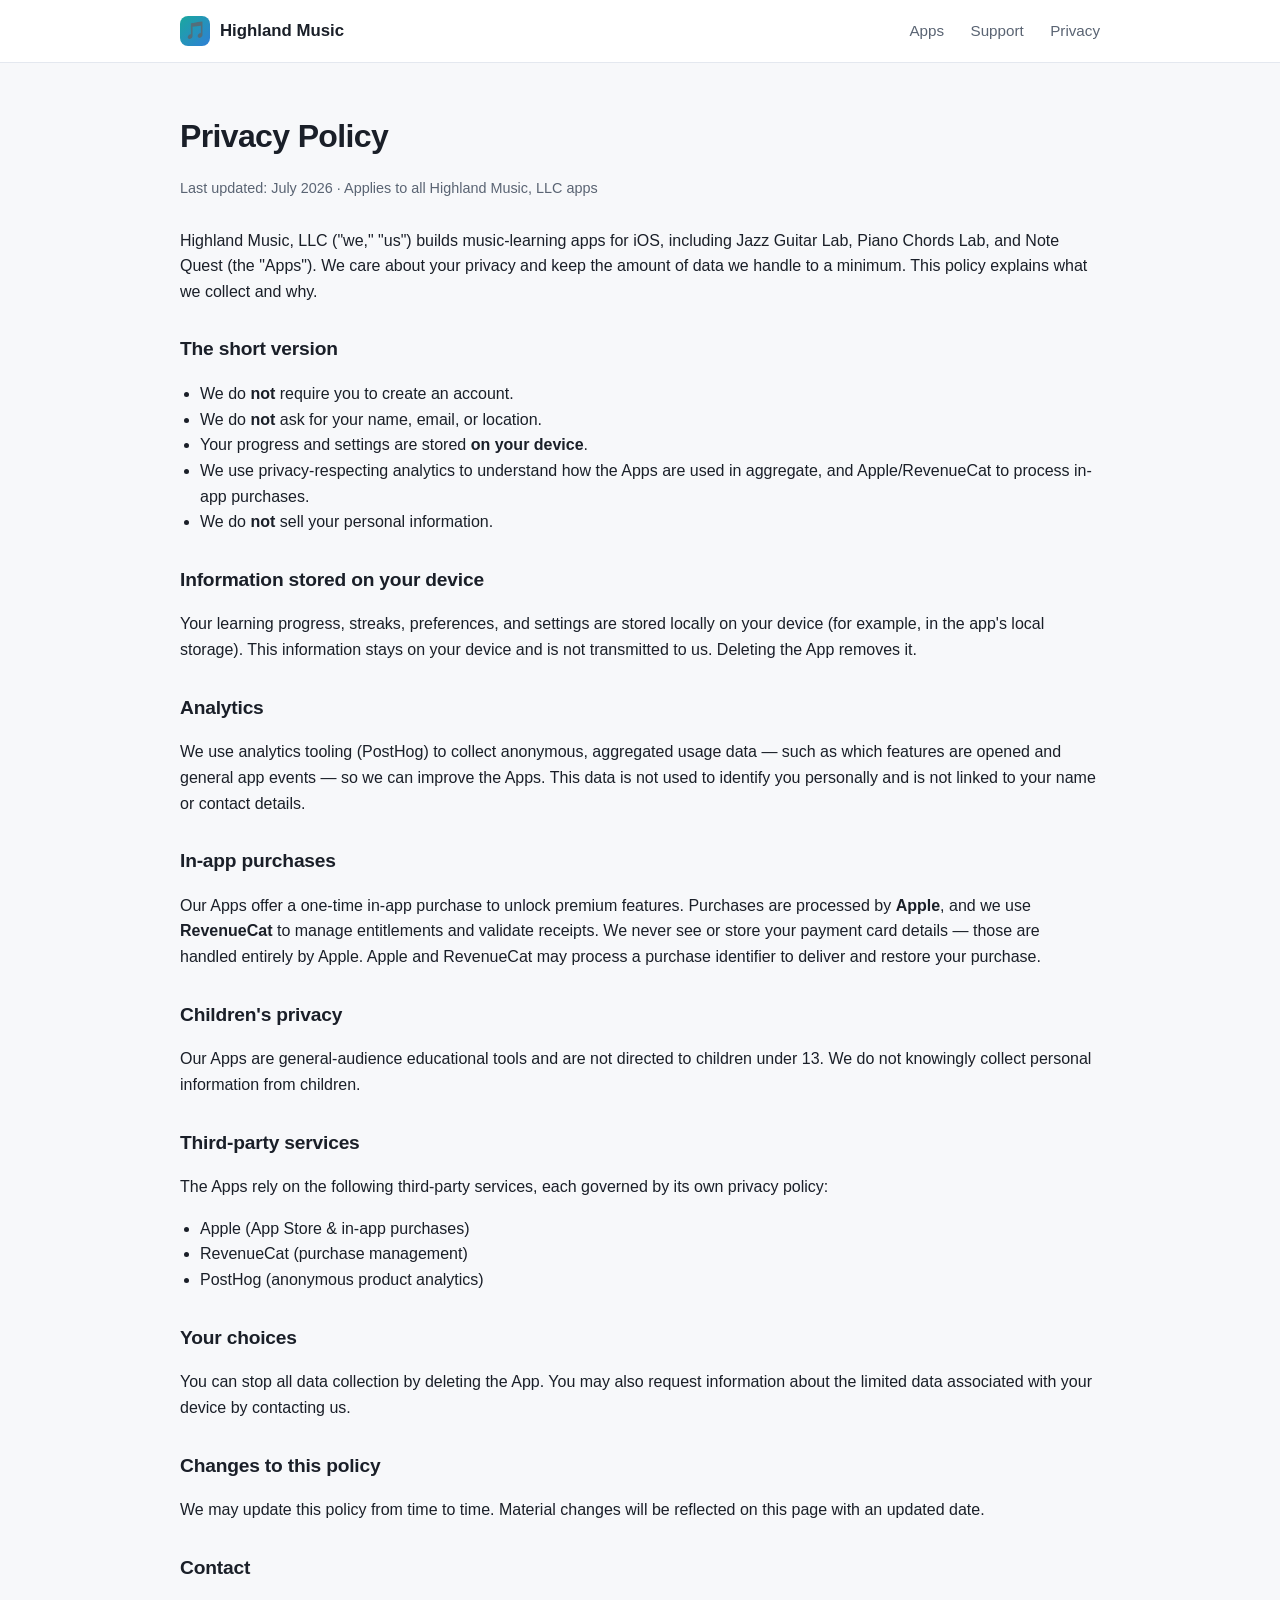
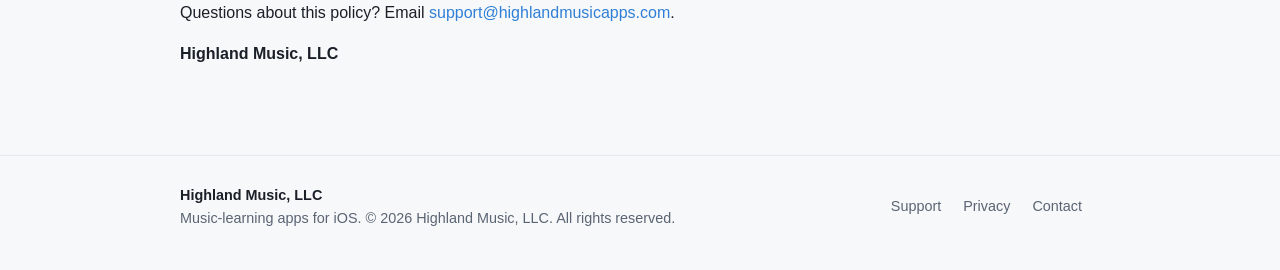
==== privacy.html @ 04af5fa7 "Highland Music, LLC site: home, support, privacy + custom domain" ====
<!doctype html>
<html lang="en">
<head>
  <meta charset="utf-8">
  <meta name="viewport" content="width=device-width, initial-scale=1">
  <title>Privacy Policy — Highland Music, LLC</title>
  <meta name="description" content="Privacy policy for Highland Music, LLC apps: Jazz Guitar Lab, Piano Chords Lab, and Note Quest.">
  <link rel="icon" href="data:image/svg+xml,%3Csvg xmlns='http://www.w3.org/2000/svg' viewBox='0 0 100 100'%3E%3Ctext y='.9em' font-size='90'%3E%F0%9F%8E%B5%3C/text%3E%3C/svg%3E">
  <link rel="stylesheet" href="styles.css">
</head>
<body>
  <header class="site-header">
    <div class="wrap">
      <a class="brand" href="/"><span class="mark">🎵</span> Highland Music</a>
      <nav class="nav">
        <a href="index.html#apps">Apps</a>
        <a href="support.html">Support</a>
        <a href="privacy.html">Privacy</a>
      </nav>
    </div>
  </header>

  <main class="wrap">
    <article class="page">
      <h1>Privacy Policy</h1>
      <p class="updated">Last updated: <span id="date">July 2026</span> · Applies to all Highland Music, LLC apps</p>

      <p>Highland Music, LLC ("we," "us") builds music-learning apps for iOS, including Jazz Guitar Lab, Piano Chords Lab, and Note Quest (the "Apps"). We care about your privacy and keep the amount of data we handle to a minimum. This policy explains what we collect and why.</p>

      <h2>The short version</h2>
      <ul>
        <li>We do <strong>not</strong> require you to create an account.</li>
        <li>We do <strong>not</strong> ask for your name, email, or location.</li>
        <li>Your progress and settings are stored <strong>on your device</strong>.</li>
        <li>We use privacy-respecting analytics to understand how the Apps are used in aggregate, and Apple/RevenueCat to process in-app purchases.</li>
        <li>We do <strong>not</strong> sell your personal information.</li>
      </ul>

      <h2>Information stored on your device</h2>
      <p>Your learning progress, streaks, preferences, and settings are stored locally on your device (for example, in the app's local storage). This information stays on your device and is not transmitted to us. Deleting the App removes it.</p>

      <h2>Analytics</h2>
      <p>We use analytics tooling (PostHog) to collect anonymous, aggregated usage data — such as which features are opened and general app events — so we can improve the Apps. This data is not used to identify you personally and is not linked to your name or contact details.</p>

      <h2>In-app purchases</h2>
      <p>Our Apps offer a one-time in-app purchase to unlock premium features. Purchases are processed by <strong>Apple</strong>, and we use <strong>RevenueCat</strong> to manage entitlements and validate receipts. We never see or store your payment card details — those are handled entirely by Apple. Apple and RevenueCat may process a purchase identifier to deliver and restore your purchase.</p>

      <h2>Children's privacy</h2>
      <p>Our Apps are general-audience educational tools and are not directed to children under 13. We do not knowingly collect personal information from children.</p>

      <h2>Third-party services</h2>
      <p>The Apps rely on the following third-party services, each governed by its own privacy policy:</p>
      <ul>
        <li>Apple (App Store &amp; in-app purchases)</li>
        <li>RevenueCat (purchase management)</li>
        <li>PostHog (anonymous product analytics)</li>
      </ul>

      <h2>Your choices</h2>
      <p>You can stop all data collection by deleting the App. You may also request information about the limited data associated with your device by contacting us.</p>

      <h2>Changes to this policy</h2>
      <p>We may update this policy from time to time. Material changes will be reflected on this page with an updated date.</p>

      <h2>Contact</h2>
      <p>Questions about this policy? Email <a href="mailto:support@highlandmusicapps.com">support@highlandmusicapps.com</a>.</p>
      <p><strong>Highland Music, LLC</strong></p>
    </article>
  </main>

  <footer class="site-footer">
    <div class="wrap">
      <div class="legal">
        <strong>Highland Music, LLC</strong><br>
        Music-learning apps for iOS. &copy; <span id="yr">2026</span> Highland Music, LLC. All rights reserved.
      </div>
      <nav>
        <a href="support.html">Support</a>
        <a href="privacy.html">Privacy</a>
        <a href="mailto:support@highlandmusicapps.com">Contact</a>
      </nav>
    </div>
  </footer>
  <script>document.getElementById('yr').textContent=new Date().getFullYear();</script>
</body>
</html>
---- styles.css ----
:root {
  --bg: #0f1115;
  --bg-soft: #161a21;
  --card: #1b2029;
  --border: #272d38;
  --fg: #e8ecf3;
  --fg-dim: #a4adbd;
  --accent: #4ecdc4;
  --accent-2: #74c0fc;
  --gold: #ffd43b;
  --max: 960px;
  --radius: 14px;
}

@media (prefers-color-scheme: light) {
  :root {
    --bg: #f7f8fa;
    --bg-soft: #ffffff;
    --card: #ffffff;
    --border: #e4e8ef;
    --fg: #1a1f28;
    --fg-dim: #5a6473;
    --accent: #1aa89e;
    --accent-2: #2f7fd6;
    --gold: #b98700;
  }
}

* { box-sizing: border-box; }

html { scroll-behavior: smooth; }

body {
  margin: 0;
  font-family: -apple-system, BlinkMacSystemFont, "Segoe UI", Roboto, Helvetica, Arial, sans-serif;
  background: var(--bg);
  color: var(--fg);
  line-height: 1.6;
  -webkit-font-smoothing: antialiased;
}

a { color: var(--accent-2); text-decoration: none; }
a:hover { text-decoration: underline; }

.wrap { max-width: var(--max); margin: 0 auto; padding: 0 20px; }

/* Header */
.site-header {
  border-bottom: 1px solid var(--border);
  background: var(--bg-soft);
  position: sticky;
  top: 0;
  z-index: 10;
  backdrop-filter: saturate(160%) blur(8px);
}
.site-header .wrap {
  display: flex;
  align-items: center;
  justify-content: space-between;
  height: 62px;
}
.brand {
  display: flex;
  align-items: center;
  gap: 10px;
  font-weight: 700;
  font-size: 1.05rem;
  color: var(--fg);
}
.brand:hover { text-decoration: none; }
.brand .mark {
  width: 30px; height: 30px;
  border-radius: 8px;
  background: linear-gradient(135deg, var(--accent), var(--accent-2));
  display: grid; place-items: center;
  font-size: 17px;
}
.nav a { color: var(--fg-dim); margin-left: 22px; font-size: 0.95rem; font-weight: 500; }
.nav a:hover { color: var(--fg); text-decoration: none; }

/* Hero */
.hero { padding: 72px 0 48px; text-align: center; }
.hero h1 {
  font-size: clamp(2rem, 5vw, 3rem);
  margin: 0 0 16px;
  letter-spacing: -0.02em;
  line-height: 1.1;
}
.hero p { font-size: 1.15rem; color: var(--fg-dim); max-width: 620px; margin: 0 auto; }
.eyebrow {
  text-transform: uppercase;
  letter-spacing: 0.14em;
  font-size: 0.78rem;
  font-weight: 600;
  color: var(--accent);
  margin-bottom: 14px;
}

/* Section */
section { padding: 40px 0; }
h2 { font-size: 1.5rem; letter-spacing: -0.01em; margin: 0 0 8px; }
.section-sub { color: var(--fg-dim); margin: 0 0 28px; }

/* App cards */
.apps { display: grid; grid-template-columns: repeat(auto-fit, minmax(260px, 1fr)); gap: 18px; }
.app-card {
  background: var(--card);
  border: 1px solid var(--border);
  border-radius: var(--radius);
  padding: 24px;
  display: flex;
  flex-direction: column;
  gap: 10px;
}
.app-card .icon {
  width: 52px; height: 52px;
  border-radius: 12px;
  display: grid; place-items: center;
  font-size: 26px;
  margin-bottom: 4px;
}
.app-card h3 { margin: 0; font-size: 1.15rem; }
.app-card p { margin: 0; color: var(--fg-dim); font-size: 0.95rem; flex: 1; }
.badge {
  align-self: flex-start;
  font-size: 0.72rem;
  font-weight: 600;
  text-transform: uppercase;
  letter-spacing: 0.06em;
  color: var(--fg-dim);
  border: 1px solid var(--border);
  border-radius: 999px;
  padding: 3px 10px;
}

/* Contact strip */
.contact {
  background: var(--bg-soft);
  border: 1px solid var(--border);
  border-radius: var(--radius);
  padding: 28px;
  text-align: center;
  margin: 8px 0 12px;
}
.contact a { font-weight: 600; }

/* Content pages */
.page { padding: 48px 0 24px; }
.page h1 { font-size: 2rem; margin: 0 0 6px; letter-spacing: -0.02em; }
.page .updated { color: var(--fg-dim); font-size: 0.9rem; margin-bottom: 28px; }
.page h2 { font-size: 1.2rem; margin: 30px 0 8px; }
.page p, .page li { color: var(--fg); }
.page ul { padding-left: 20px; }

/* Footer */
.site-footer {
  border-top: 1px solid var(--border);
  margin-top: 48px;
  padding: 28px 0 40px;
  color: var(--fg-dim);
  font-size: 0.9rem;
}
.site-footer .wrap { display: flex; flex-wrap: wrap; gap: 12px 24px; align-items: center; justify-content: space-between; }
.site-footer .legal { max-width: 520px; }
.site-footer .legal strong { color: var(--fg); }
.site-footer nav a { color: var(--fg-dim); margin-right: 18px; }
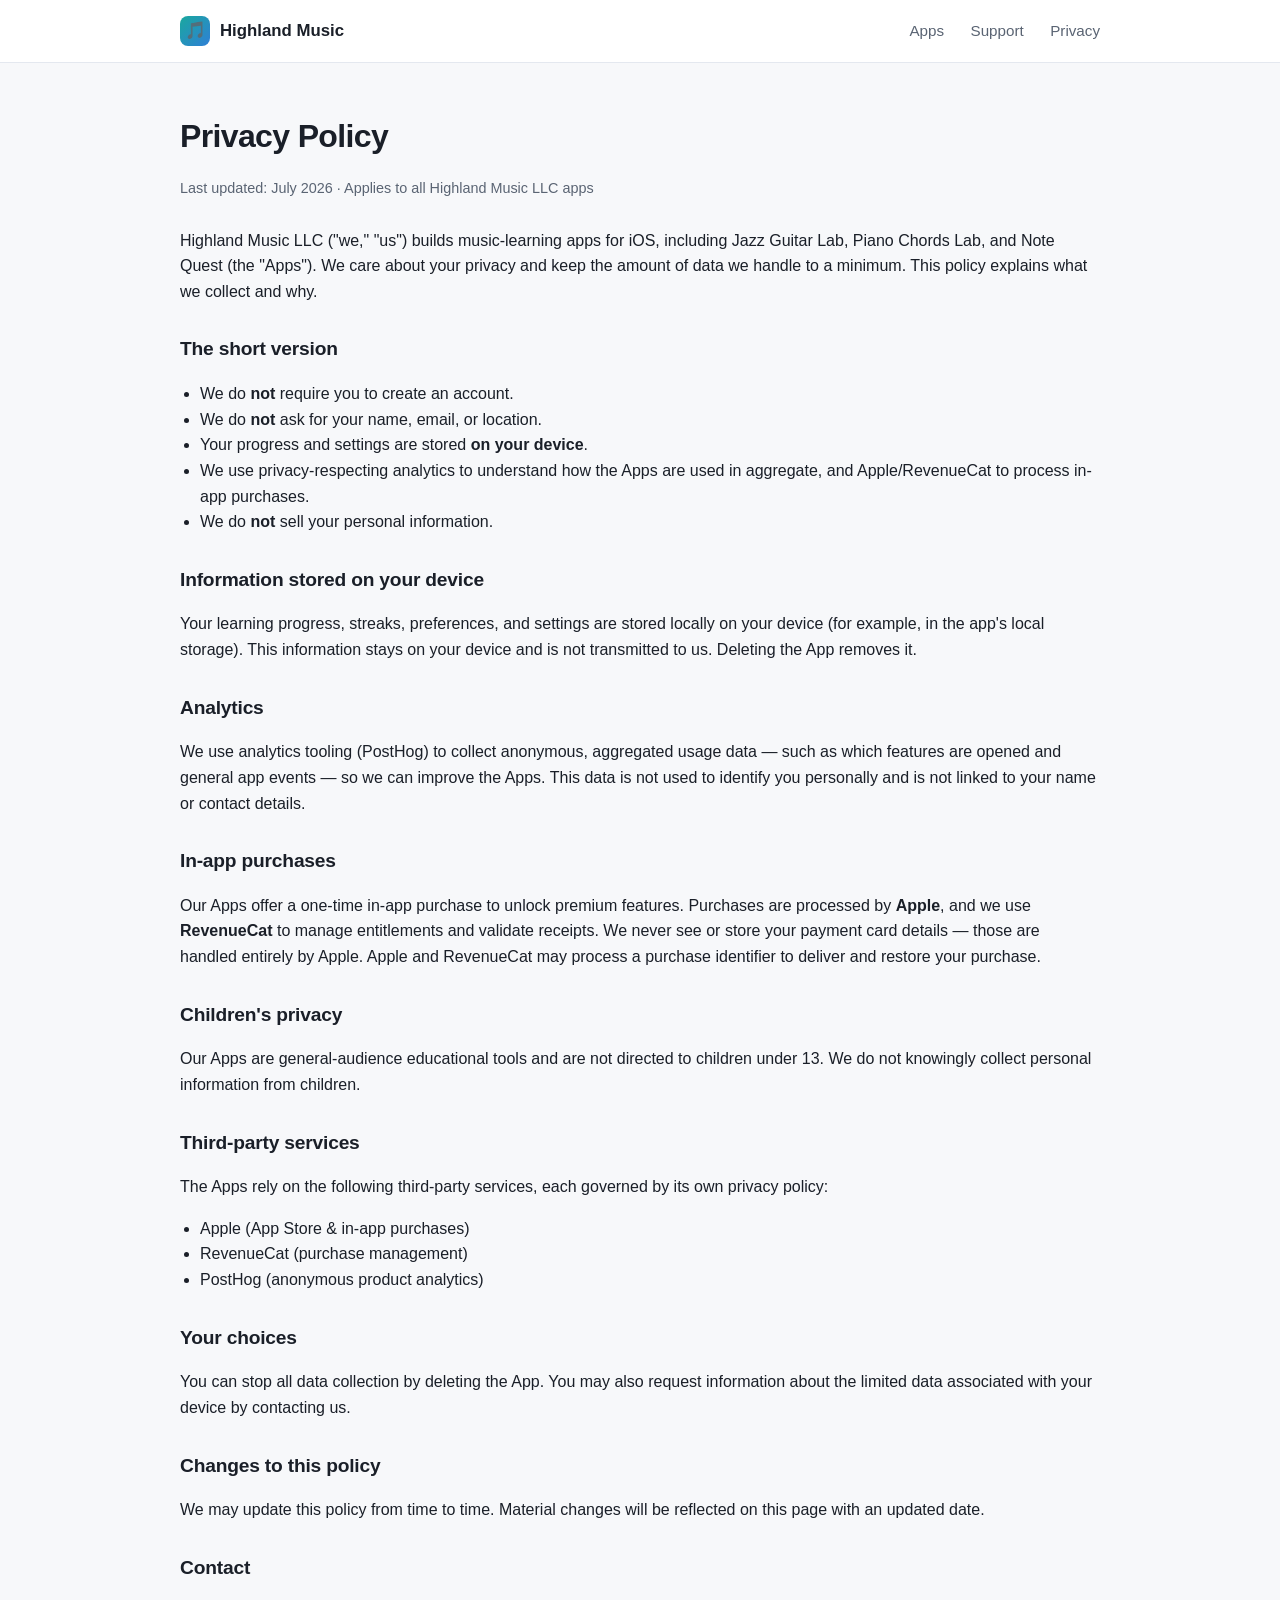
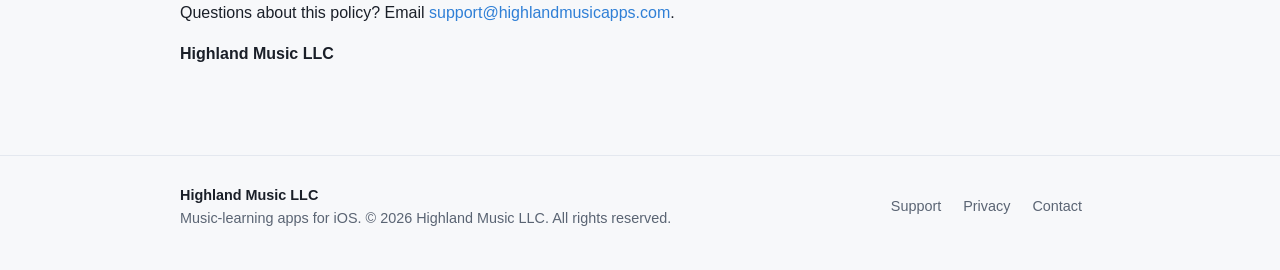
==== commit f023c976: "Use exact legal name "Highland Music LLC" (no comma) The Wisconsin Articles of Organization read "Hi" ====
--- a/privacy.html
+++ b/privacy.html
@@ -3,8 +3,8 @@
 <head>
   <meta charset="utf-8">
   <meta name="viewport" content="width=device-width, initial-scale=1">
-  <title>Privacy Policy — Highland Music, LLC</title>
-  <meta name="description" content="Privacy policy for Highland Music, LLC apps: Jazz Guitar Lab, Piano Chords Lab, and Note Quest.">
+  <title>Privacy Policy — Highland Music LLC</title>
+  <meta name="description" content="Privacy policy for Highland Music LLC apps: Jazz Guitar Lab, Piano Chords Lab, and Note Quest.">
   <link rel="icon" href="data:image/svg+xml,%3Csvg xmlns='http://www.w3.org/2000/svg' viewBox='0 0 100 100'%3E%3Ctext y='.9em' font-size='90'%3E%F0%9F%8E%B5%3C/text%3E%3C/svg%3E">
   <link rel="stylesheet" href="styles.css">
 </head>
@@ -23,9 +23,9 @@
   <main class="wrap">
     <article class="page">
       <h1>Privacy Policy</h1>
-      <p class="updated">Last updated: <span id="date">July 2026</span> · Applies to all Highland Music, LLC apps</p>
+      <p class="updated">Last updated: <span id="date">July 2026</span> · Applies to all Highland Music LLC apps</p>
 
-      <p>Highland Music, LLC ("we," "us") builds music-learning apps for iOS, including Jazz Guitar Lab, Piano Chords Lab, and Note Quest (the "Apps"). We care about your privacy and keep the amount of data we handle to a minimum. This policy explains what we collect and why.</p>
+      <p>Highland Music LLC ("we," "us") builds music-learning apps for iOS, including Jazz Guitar Lab, Piano Chords Lab, and Note Quest (the "Apps"). We care about your privacy and keep the amount of data we handle to a minimum. This policy explains what we collect and why.</p>
 
       <h2>The short version</h2>
       <ul>
@@ -64,15 +64,15 @@
 
       <h2>Contact</h2>
       <p>Questions about this policy? Email <a href="mailto:support@highlandmusicapps.com">support@highlandmusicapps.com</a>.</p>
-      <p><strong>Highland Music, LLC</strong></p>
+      <p><strong>Highland Music LLC</strong></p>
     </article>
   </main>
 
   <footer class="site-footer">
     <div class="wrap">
       <div class="legal">
-        <strong>Highland Music, LLC</strong><br>
-        Music-learning apps for iOS. &copy; <span id="yr">2026</span> Highland Music, LLC. All rights reserved.
+        <strong>Highland Music LLC</strong><br>
+        Music-learning apps for iOS. &copy; <span id="yr">2026</span> Highland Music LLC. All rights reserved.
       </div>
       <nav>
         <a href="support.html">Support</a>
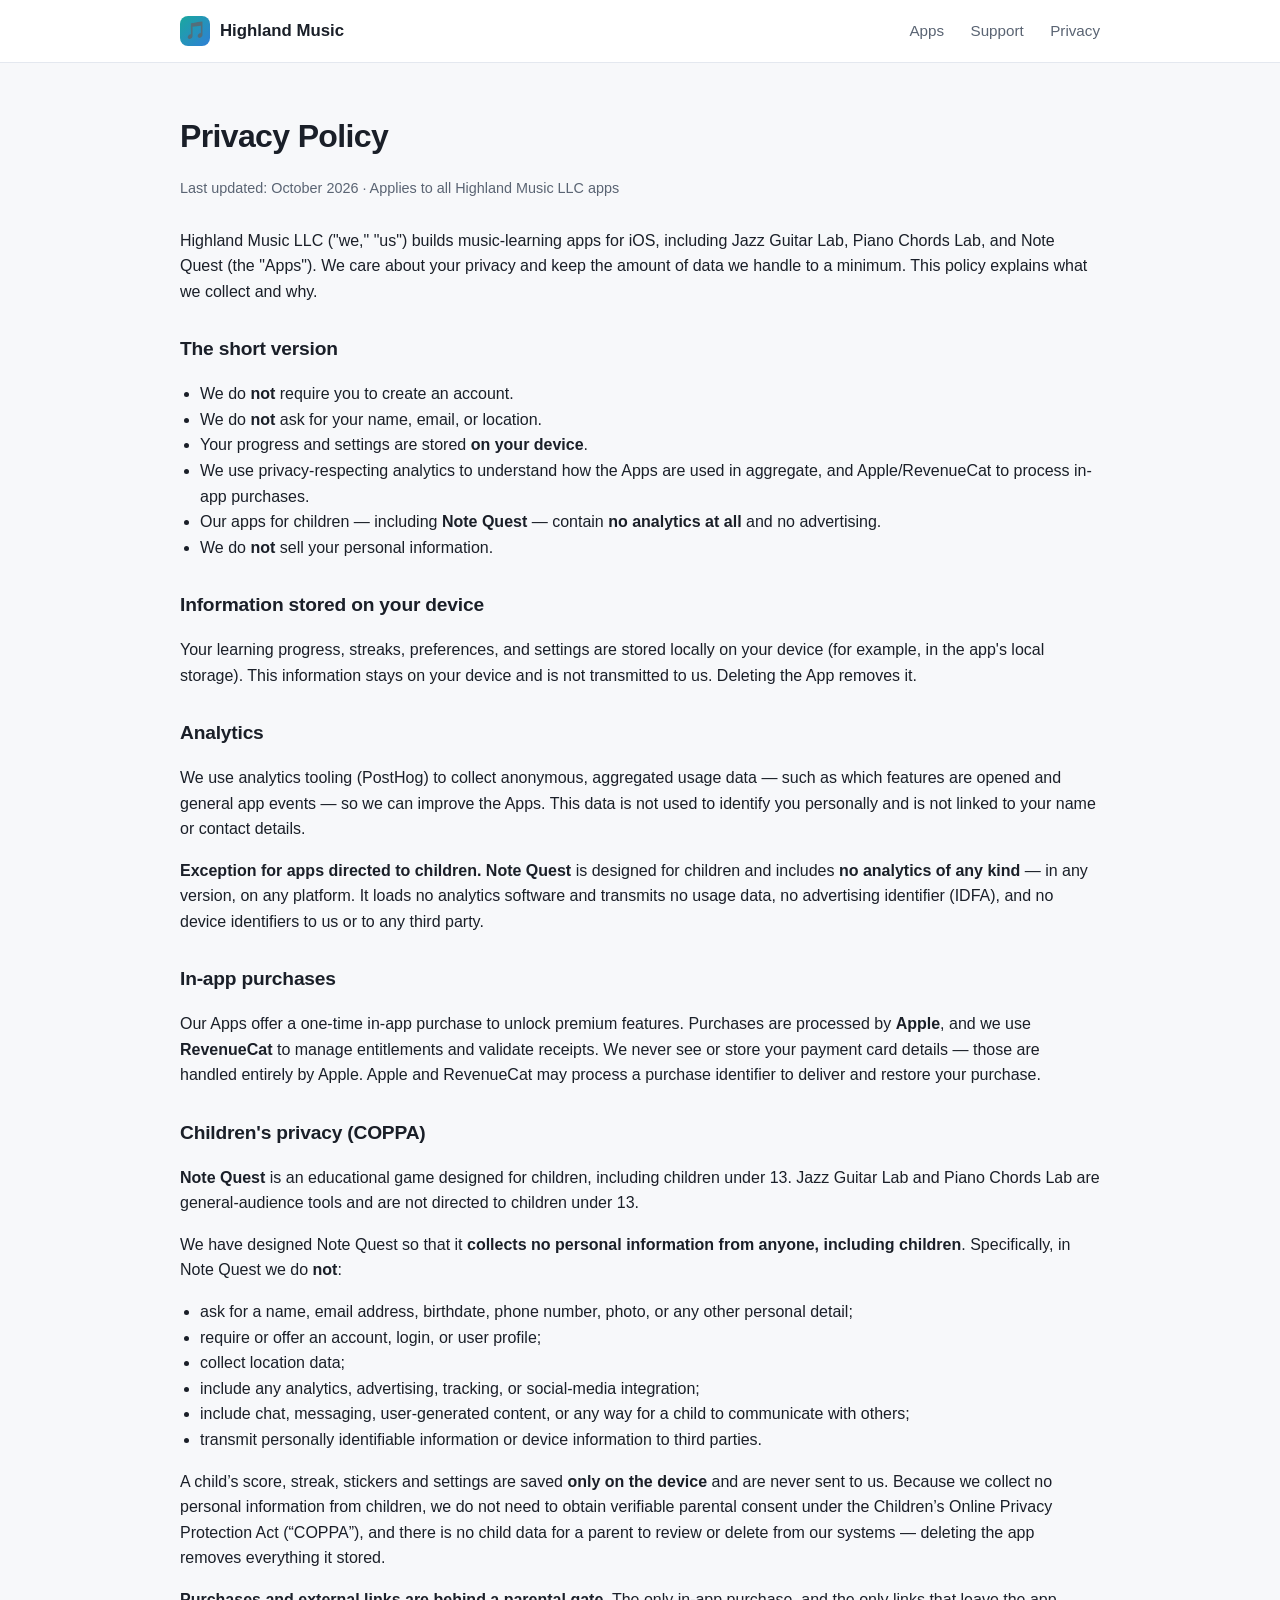
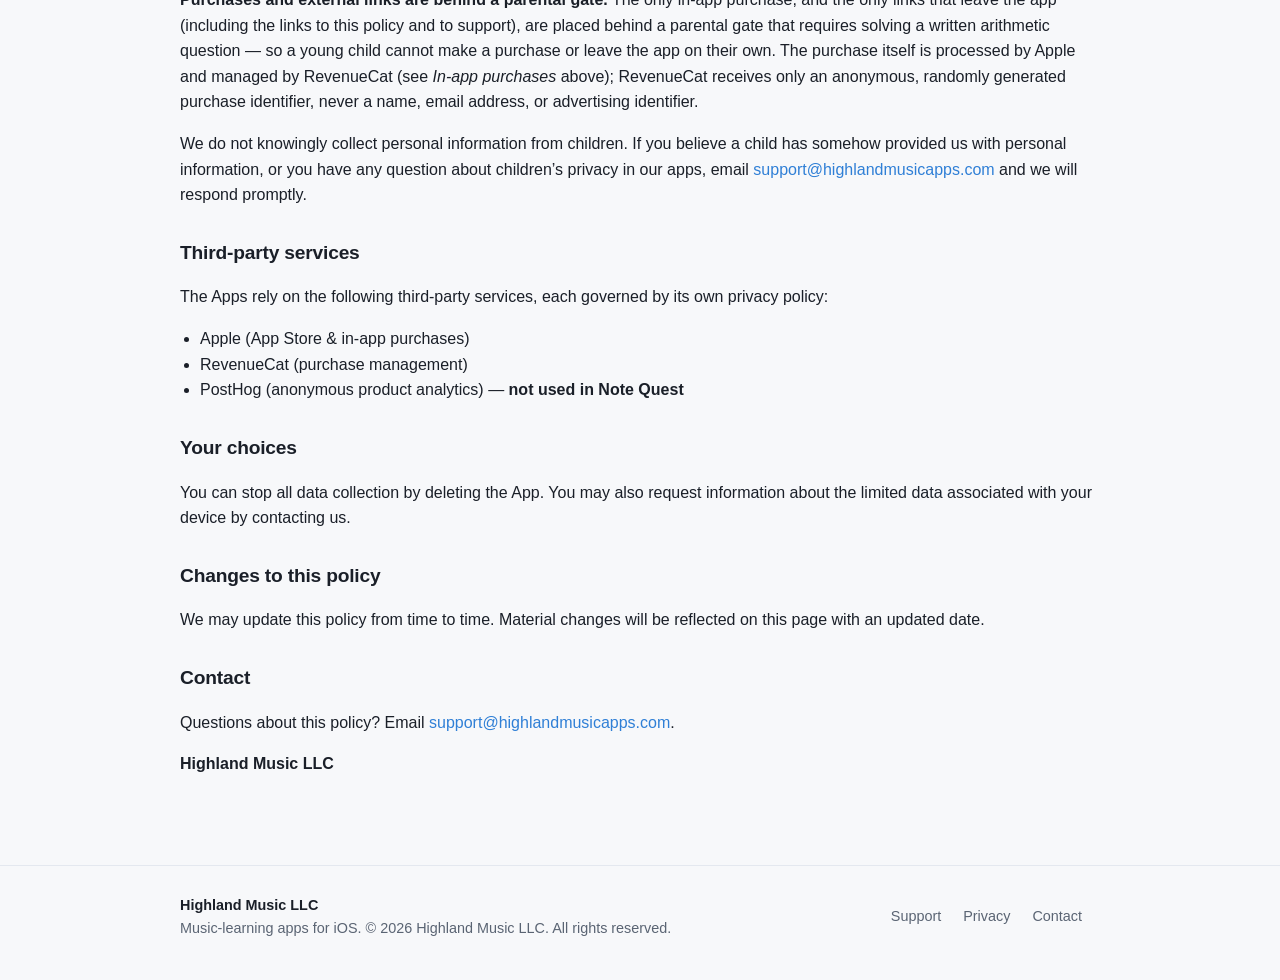
==== commit aed09836: "Rewrite the children's privacy section for Note Quest (COPPA) The policy said all the apps are "gene" ====
--- a/privacy.html
+++ b/privacy.html
@@ -23,7 +23,7 @@
   <main class="wrap">
     <article class="page">
       <h1>Privacy Policy</h1>
-      <p class="updated">Last updated: <span id="date">July 2026</span> · Applies to all Highland Music LLC apps</p>
+      <p class="updated">Last updated: <span id="date">October 2026</span> · Applies to all Highland Music LLC apps</p>
 
       <p>Highland Music LLC ("we," "us") builds music-learning apps for iOS, including Jazz Guitar Lab, Piano Chords Lab, and Note Quest (the "Apps"). We care about your privacy and keep the amount of data we handle to a minimum. This policy explains what we collect and why.</p>
 
@@ -33,6 +33,7 @@
         <li>We do <strong>not</strong> ask for your name, email, or location.</li>
         <li>Your progress and settings are stored <strong>on your device</strong>.</li>
         <li>We use privacy-respecting analytics to understand how the Apps are used in aggregate, and Apple/RevenueCat to process in-app purchases.</li>
+        <li>Our apps for children &mdash; including <strong>Note Quest</strong> &mdash; contain <strong>no analytics at all</strong> and no advertising.</li>
         <li>We do <strong>not</strong> sell your personal information.</li>
       </ul>
 
@@ -41,19 +42,32 @@
 
       <h2>Analytics</h2>
       <p>We use analytics tooling (PostHog) to collect anonymous, aggregated usage data — such as which features are opened and general app events — so we can improve the Apps. This data is not used to identify you personally and is not linked to your name or contact details.</p>
+      <p><strong>Exception for apps directed to children.</strong> <strong>Note Quest</strong> is designed for children and includes <strong>no analytics of any kind</strong> — in any version, on any platform. It loads no analytics software and transmits no usage data, no advertising identifier (IDFA), and no device identifiers to us or to any third party.</p>
 
       <h2>In-app purchases</h2>
       <p>Our Apps offer a one-time in-app purchase to unlock premium features. Purchases are processed by <strong>Apple</strong>, and we use <strong>RevenueCat</strong> to manage entitlements and validate receipts. We never see or store your payment card details — those are handled entirely by Apple. Apple and RevenueCat may process a purchase identifier to deliver and restore your purchase.</p>
 
-      <h2>Children's privacy</h2>
-      <p>Our Apps are general-audience educational tools and are not directed to children under 13. We do not knowingly collect personal information from children.</p>
+      <h2>Children's privacy (COPPA)</h2>
+      <p><strong>Note Quest</strong> is an educational game designed for children, including children under 13. Jazz Guitar Lab and Piano Chords Lab are general-audience tools and are not directed to children under 13.</p>
+      <p>We have designed Note Quest so that it <strong>collects no personal information from anyone, including children</strong>. Specifically, in Note Quest we do <strong>not</strong>:</p>
+      <ul>
+        <li>ask for a name, email address, birthdate, phone number, photo, or any other personal detail;</li>
+        <li>require or offer an account, login, or user profile;</li>
+        <li>collect location data;</li>
+        <li>include any analytics, advertising, tracking, or social-media integration;</li>
+        <li>include chat, messaging, user-generated content, or any way for a child to communicate with others;</li>
+        <li>transmit personally identifiable information or device information to third parties.</li>
+      </ul>
+      <p>A child&rsquo;s score, streak, stickers and settings are saved <strong>only on the device</strong> and are never sent to us. Because we collect no personal information from children, we do not need to obtain verifiable parental consent under the Children&rsquo;s Online Privacy Protection Act (&ldquo;COPPA&rdquo;), and there is no child data for a parent to review or delete from our systems &mdash; deleting the app removes everything it stored.</p>
+      <p><strong>Purchases and external links are behind a parental gate.</strong> The only in-app purchase, and the only links that leave the app (including the links to this policy and to support), are placed behind a parental gate that requires solving a written arithmetic question &mdash; so a young child cannot make a purchase or leave the app on their own. The purchase itself is processed by Apple and managed by RevenueCat (see <em>In-app purchases</em> above); RevenueCat receives only an anonymous, randomly generated purchase identifier, never a name, email address, or advertising identifier.</p>
+      <p>We do not knowingly collect personal information from children. If you believe a child has somehow provided us with personal information, or you have any question about children&rsquo;s privacy in our apps, email <a href="mailto:support@highlandmusicapps.com">support@highlandmusicapps.com</a> and we will respond promptly.</p>
 
       <h2>Third-party services</h2>
       <p>The Apps rely on the following third-party services, each governed by its own privacy policy:</p>
       <ul>
         <li>Apple (App Store &amp; in-app purchases)</li>
         <li>RevenueCat (purchase management)</li>
-        <li>PostHog (anonymous product analytics)</li>
+        <li>PostHog (anonymous product analytics) &mdash; <strong>not used in Note Quest</strong></li>
       </ul>
 
       <h2>Your choices</h2>
--- a/styles.css
+++ b/styles.css
@@ -121,6 +121,20 @@
 }
 .app-card h3 { margin: 0; font-size: 1.15rem; }
 .app-card p { margin: 0; color: var(--fg-dim); font-size: 0.95rem; flex: 1; }
+.badge-soon { color: var(--fg-dim); opacity: 0.85; }
+
+.app-link {
+  align-self: flex-start;
+  font-weight: 600;
+  font-size: 0.95rem;
+  color: var(--accent-2);
+  border: 1px solid var(--border);
+  border-radius: 999px;
+  padding: 8px 16px;
+  margin-top: 4px;
+}
+.app-link:hover { border-color: var(--accent-2); text-decoration: none; }
+
 .badge {
   align-self: flex-start;
   font-size: 0.72rem;
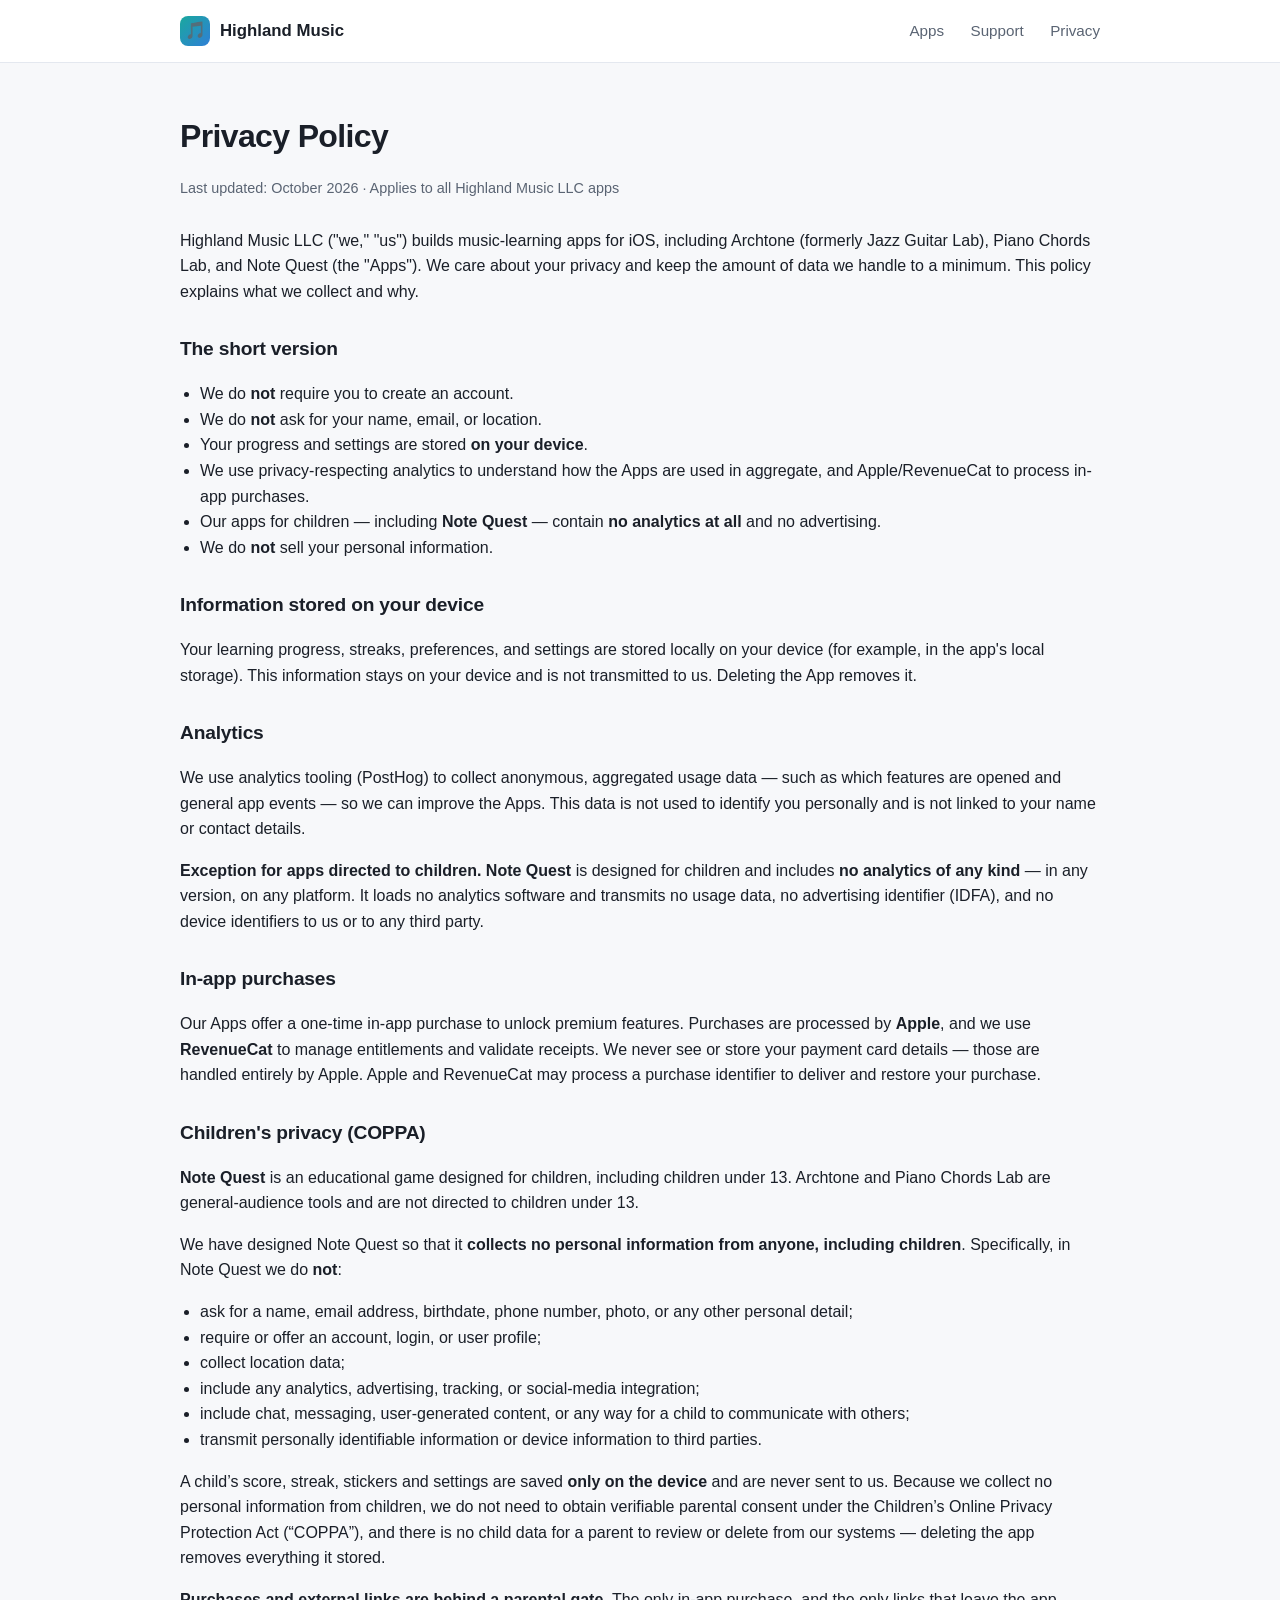
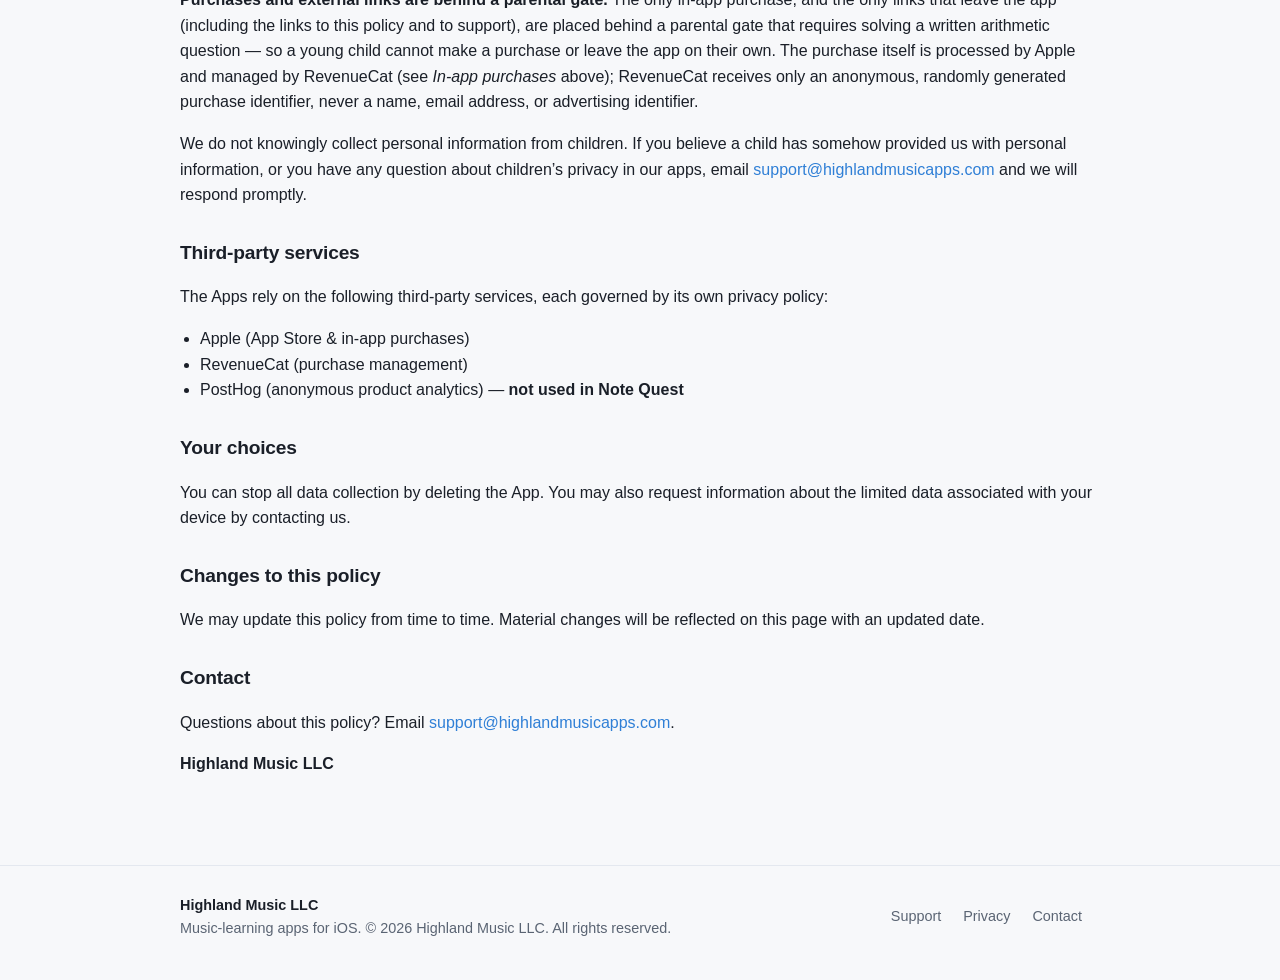
==== commit 22cb3d69: "Rename Jazz Guitar Lab to Archtone across the site The app was renamed in App Store version 2.0 (rel" ====
--- a/privacy.html
+++ b/privacy.html
@@ -4,7 +4,7 @@
   <meta charset="utf-8">
   <meta name="viewport" content="width=device-width, initial-scale=1">
   <title>Privacy Policy — Highland Music LLC</title>
-  <meta name="description" content="Privacy policy for Highland Music LLC apps: Jazz Guitar Lab, Piano Chords Lab, and Note Quest.">
+  <meta name="description" content="Privacy policy for Highland Music LLC apps: Archtone (formerly Jazz Guitar Lab), Piano Chords Lab, and Note Quest.">
   <link rel="icon" href="data:image/svg+xml,%3Csvg xmlns='http://www.w3.org/2000/svg' viewBox='0 0 100 100'%3E%3Ctext y='.9em' font-size='90'%3E%F0%9F%8E%B5%3C/text%3E%3C/svg%3E">
   <link rel="stylesheet" href="styles.css">
 </head>
@@ -25,7 +25,7 @@
       <h1>Privacy Policy</h1>
       <p class="updated">Last updated: <span id="date">October 2026</span> · Applies to all Highland Music LLC apps</p>
 
-      <p>Highland Music LLC ("we," "us") builds music-learning apps for iOS, including Jazz Guitar Lab, Piano Chords Lab, and Note Quest (the "Apps"). We care about your privacy and keep the amount of data we handle to a minimum. This policy explains what we collect and why.</p>
+      <p>Highland Music LLC ("we," "us") builds music-learning apps for iOS, including Archtone (formerly Jazz Guitar Lab), Piano Chords Lab, and Note Quest (the "Apps"). We care about your privacy and keep the amount of data we handle to a minimum. This policy explains what we collect and why.</p>
 
       <h2>The short version</h2>
       <ul>
@@ -48,7 +48,7 @@
       <p>Our Apps offer a one-time in-app purchase to unlock premium features. Purchases are processed by <strong>Apple</strong>, and we use <strong>RevenueCat</strong> to manage entitlements and validate receipts. We never see or store your payment card details — those are handled entirely by Apple. Apple and RevenueCat may process a purchase identifier to deliver and restore your purchase.</p>
 
       <h2>Children's privacy (COPPA)</h2>
-      <p><strong>Note Quest</strong> is an educational game designed for children, including children under 13. Jazz Guitar Lab and Piano Chords Lab are general-audience tools and are not directed to children under 13.</p>
+      <p><strong>Note Quest</strong> is an educational game designed for children, including children under 13. Archtone and Piano Chords Lab are general-audience tools and are not directed to children under 13.</p>
       <p>We have designed Note Quest so that it <strong>collects no personal information from anyone, including children</strong>. Specifically, in Note Quest we do <strong>not</strong>:</p>
       <ul>
         <li>ask for a name, email address, birthdate, phone number, photo, or any other personal detail;</li>
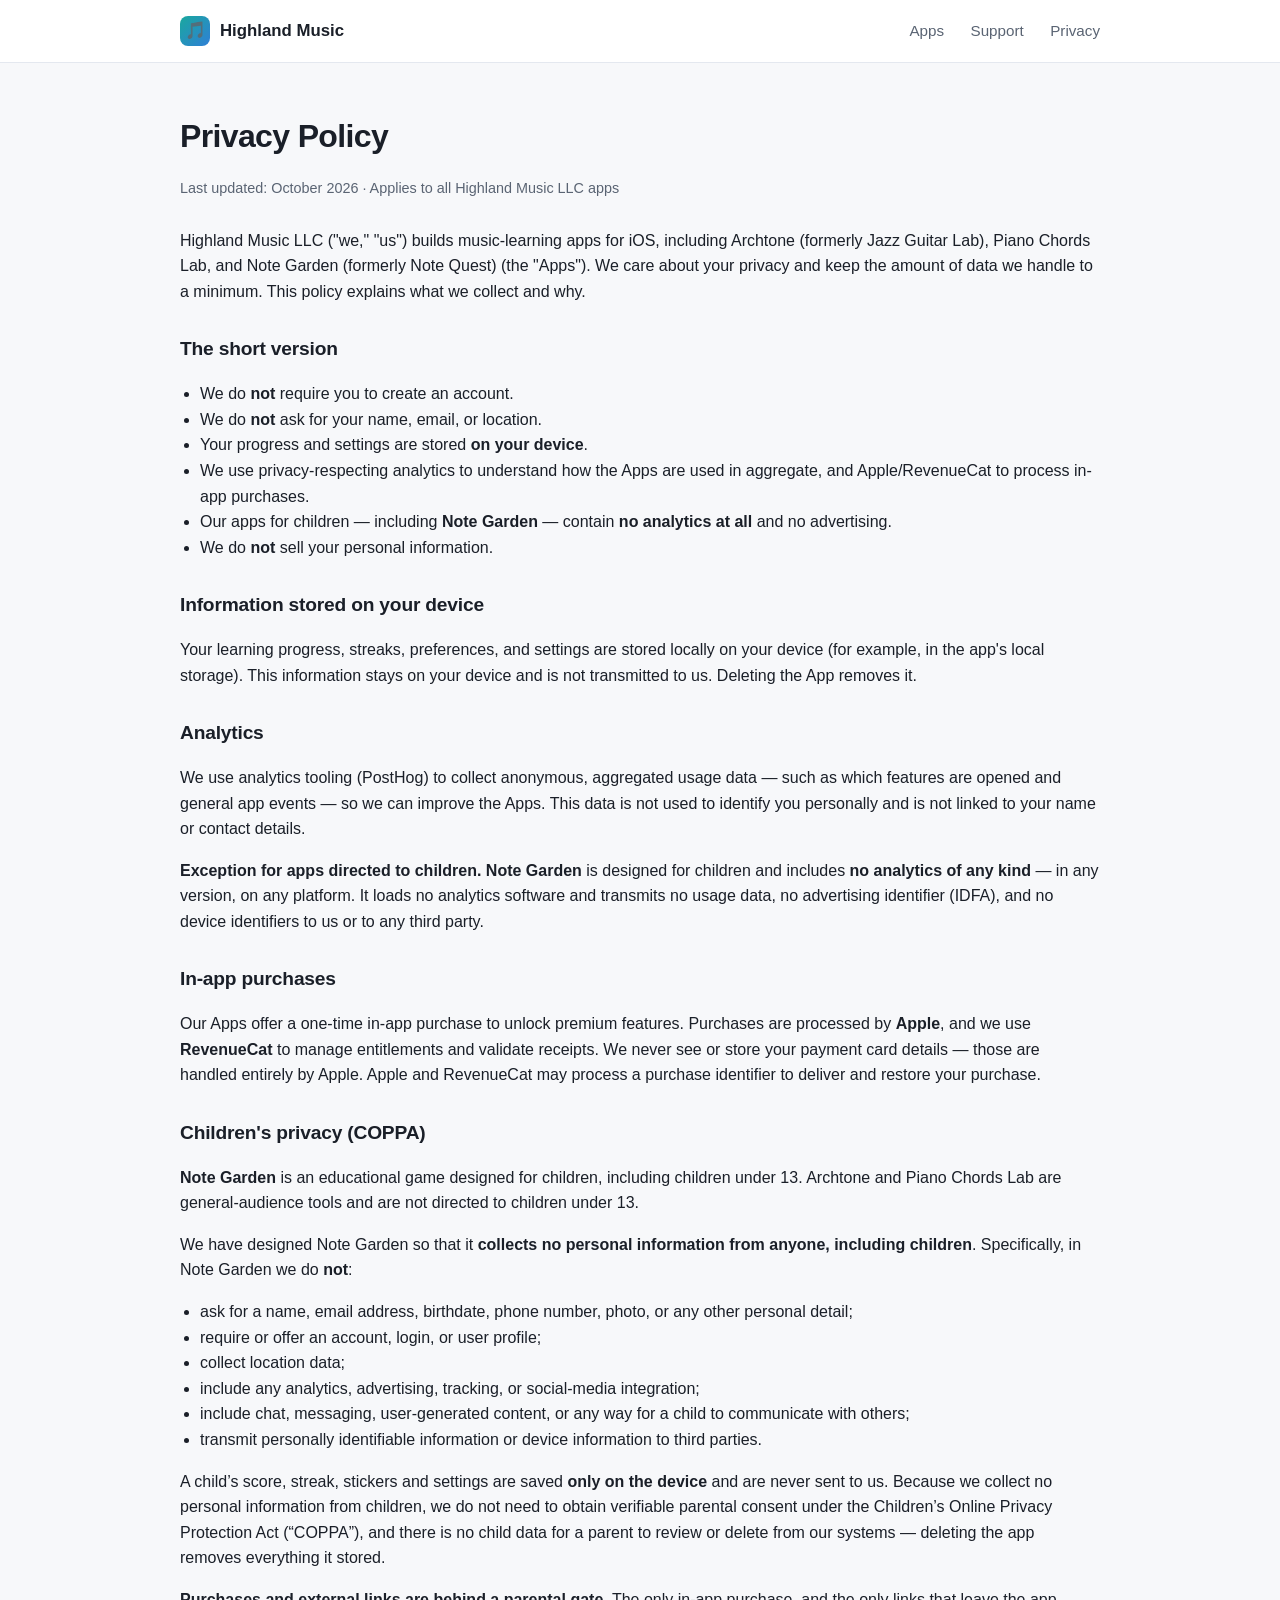
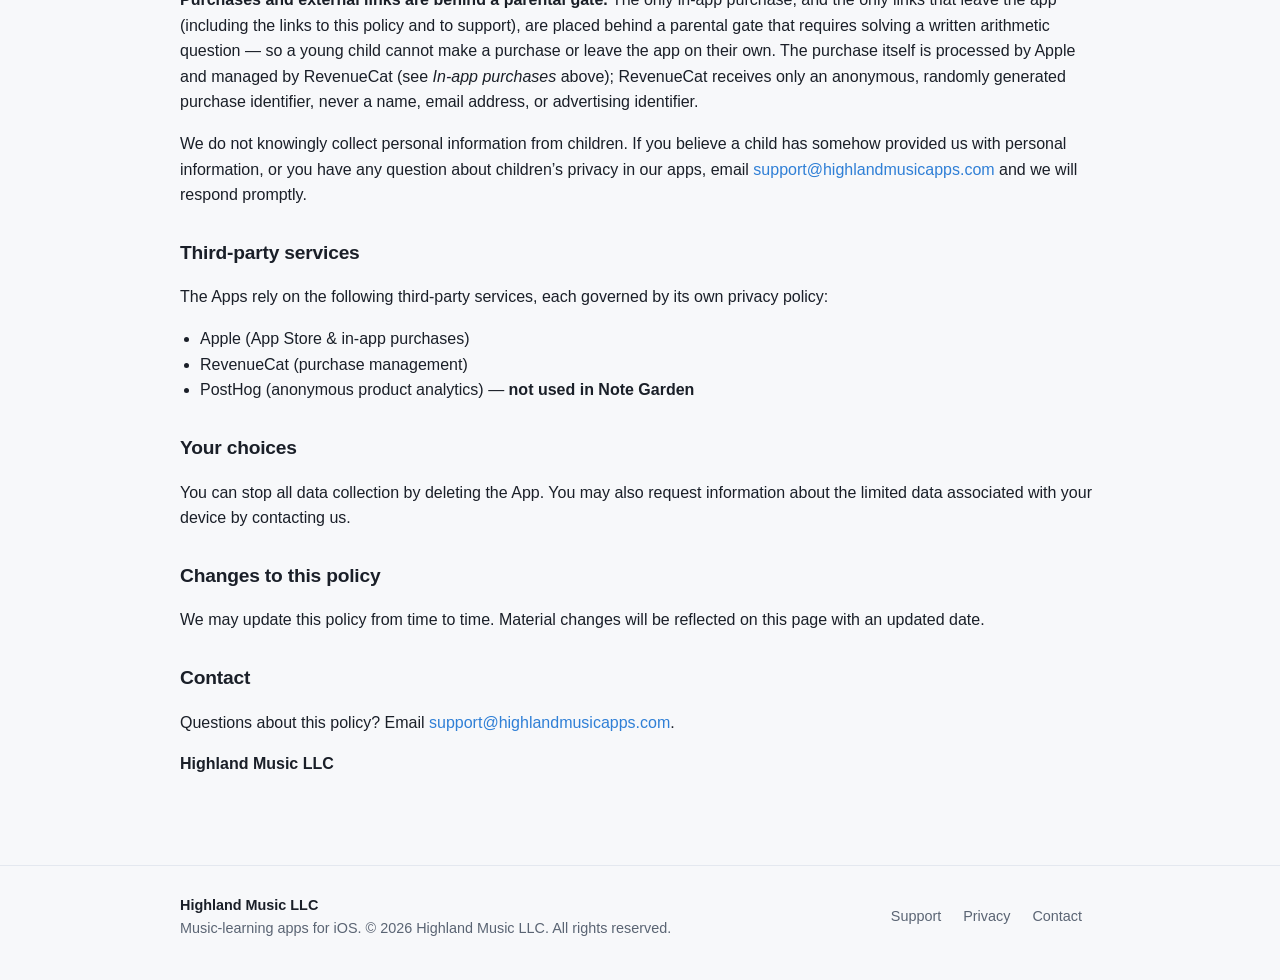
==== commit 3637ae76: "Rename Note Quest to Note Garden across the site The app is renamed in App Store version 1.0.1 (an o" ====
--- a/privacy.html
+++ b/privacy.html
@@ -4,7 +4,7 @@
   <meta charset="utf-8">
   <meta name="viewport" content="width=device-width, initial-scale=1">
   <title>Privacy Policy — Highland Music LLC</title>
-  <meta name="description" content="Privacy policy for Highland Music LLC apps: Archtone (formerly Jazz Guitar Lab), Piano Chords Lab, and Note Quest.">
+  <meta name="description" content="Privacy policy for Highland Music LLC apps: Archtone (formerly Jazz Guitar Lab), Piano Chords Lab, and Note Garden (formerly Note Quest).">
   <link rel="icon" href="data:image/svg+xml,%3Csvg xmlns='http://www.w3.org/2000/svg' viewBox='0 0 100 100'%3E%3Ctext y='.9em' font-size='90'%3E%F0%9F%8E%B5%3C/text%3E%3C/svg%3E">
   <link rel="stylesheet" href="styles.css">
 </head>
@@ -25,7 +25,7 @@
       <h1>Privacy Policy</h1>
       <p class="updated">Last updated: <span id="date">October 2026</span> · Applies to all Highland Music LLC apps</p>
 
-      <p>Highland Music LLC ("we," "us") builds music-learning apps for iOS, including Archtone (formerly Jazz Guitar Lab), Piano Chords Lab, and Note Quest (the "Apps"). We care about your privacy and keep the amount of data we handle to a minimum. This policy explains what we collect and why.</p>
+      <p>Highland Music LLC ("we," "us") builds music-learning apps for iOS, including Archtone (formerly Jazz Guitar Lab), Piano Chords Lab, and Note Garden (formerly Note Quest) (the "Apps"). We care about your privacy and keep the amount of data we handle to a minimum. This policy explains what we collect and why.</p>
 
       <h2>The short version</h2>
       <ul>
@@ -33,7 +33,7 @@
         <li>We do <strong>not</strong> ask for your name, email, or location.</li>
         <li>Your progress and settings are stored <strong>on your device</strong>.</li>
         <li>We use privacy-respecting analytics to understand how the Apps are used in aggregate, and Apple/RevenueCat to process in-app purchases.</li>
-        <li>Our apps for children &mdash; including <strong>Note Quest</strong> &mdash; contain <strong>no analytics at all</strong> and no advertising.</li>
+        <li>Our apps for children &mdash; including <strong>Note Garden</strong> &mdash; contain <strong>no analytics at all</strong> and no advertising.</li>
         <li>We do <strong>not</strong> sell your personal information.</li>
       </ul>
 
@@ -42,14 +42,14 @@
 
       <h2>Analytics</h2>
       <p>We use analytics tooling (PostHog) to collect anonymous, aggregated usage data — such as which features are opened and general app events — so we can improve the Apps. This data is not used to identify you personally and is not linked to your name or contact details.</p>
-      <p><strong>Exception for apps directed to children.</strong> <strong>Note Quest</strong> is designed for children and includes <strong>no analytics of any kind</strong> — in any version, on any platform. It loads no analytics software and transmits no usage data, no advertising identifier (IDFA), and no device identifiers to us or to any third party.</p>
+      <p><strong>Exception for apps directed to children.</strong> <strong>Note Garden</strong> is designed for children and includes <strong>no analytics of any kind</strong> — in any version, on any platform. It loads no analytics software and transmits no usage data, no advertising identifier (IDFA), and no device identifiers to us or to any third party.</p>
 
       <h2>In-app purchases</h2>
       <p>Our Apps offer a one-time in-app purchase to unlock premium features. Purchases are processed by <strong>Apple</strong>, and we use <strong>RevenueCat</strong> to manage entitlements and validate receipts. We never see or store your payment card details — those are handled entirely by Apple. Apple and RevenueCat may process a purchase identifier to deliver and restore your purchase.</p>
 
       <h2>Children's privacy (COPPA)</h2>
-      <p><strong>Note Quest</strong> is an educational game designed for children, including children under 13. Archtone and Piano Chords Lab are general-audience tools and are not directed to children under 13.</p>
-      <p>We have designed Note Quest so that it <strong>collects no personal information from anyone, including children</strong>. Specifically, in Note Quest we do <strong>not</strong>:</p>
+      <p><strong>Note Garden</strong> is an educational game designed for children, including children under 13. Archtone and Piano Chords Lab are general-audience tools and are not directed to children under 13.</p>
+      <p>We have designed Note Garden so that it <strong>collects no personal information from anyone, including children</strong>. Specifically, in Note Garden we do <strong>not</strong>:</p>
       <ul>
         <li>ask for a name, email address, birthdate, phone number, photo, or any other personal detail;</li>
         <li>require or offer an account, login, or user profile;</li>
@@ -67,7 +67,7 @@
       <ul>
         <li>Apple (App Store &amp; in-app purchases)</li>
         <li>RevenueCat (purchase management)</li>
-        <li>PostHog (anonymous product analytics) &mdash; <strong>not used in Note Quest</strong></li>
+        <li>PostHog (anonymous product analytics) &mdash; <strong>not used in Note Garden</strong></li>
       </ul>
 
       <h2>Your choices</h2>
